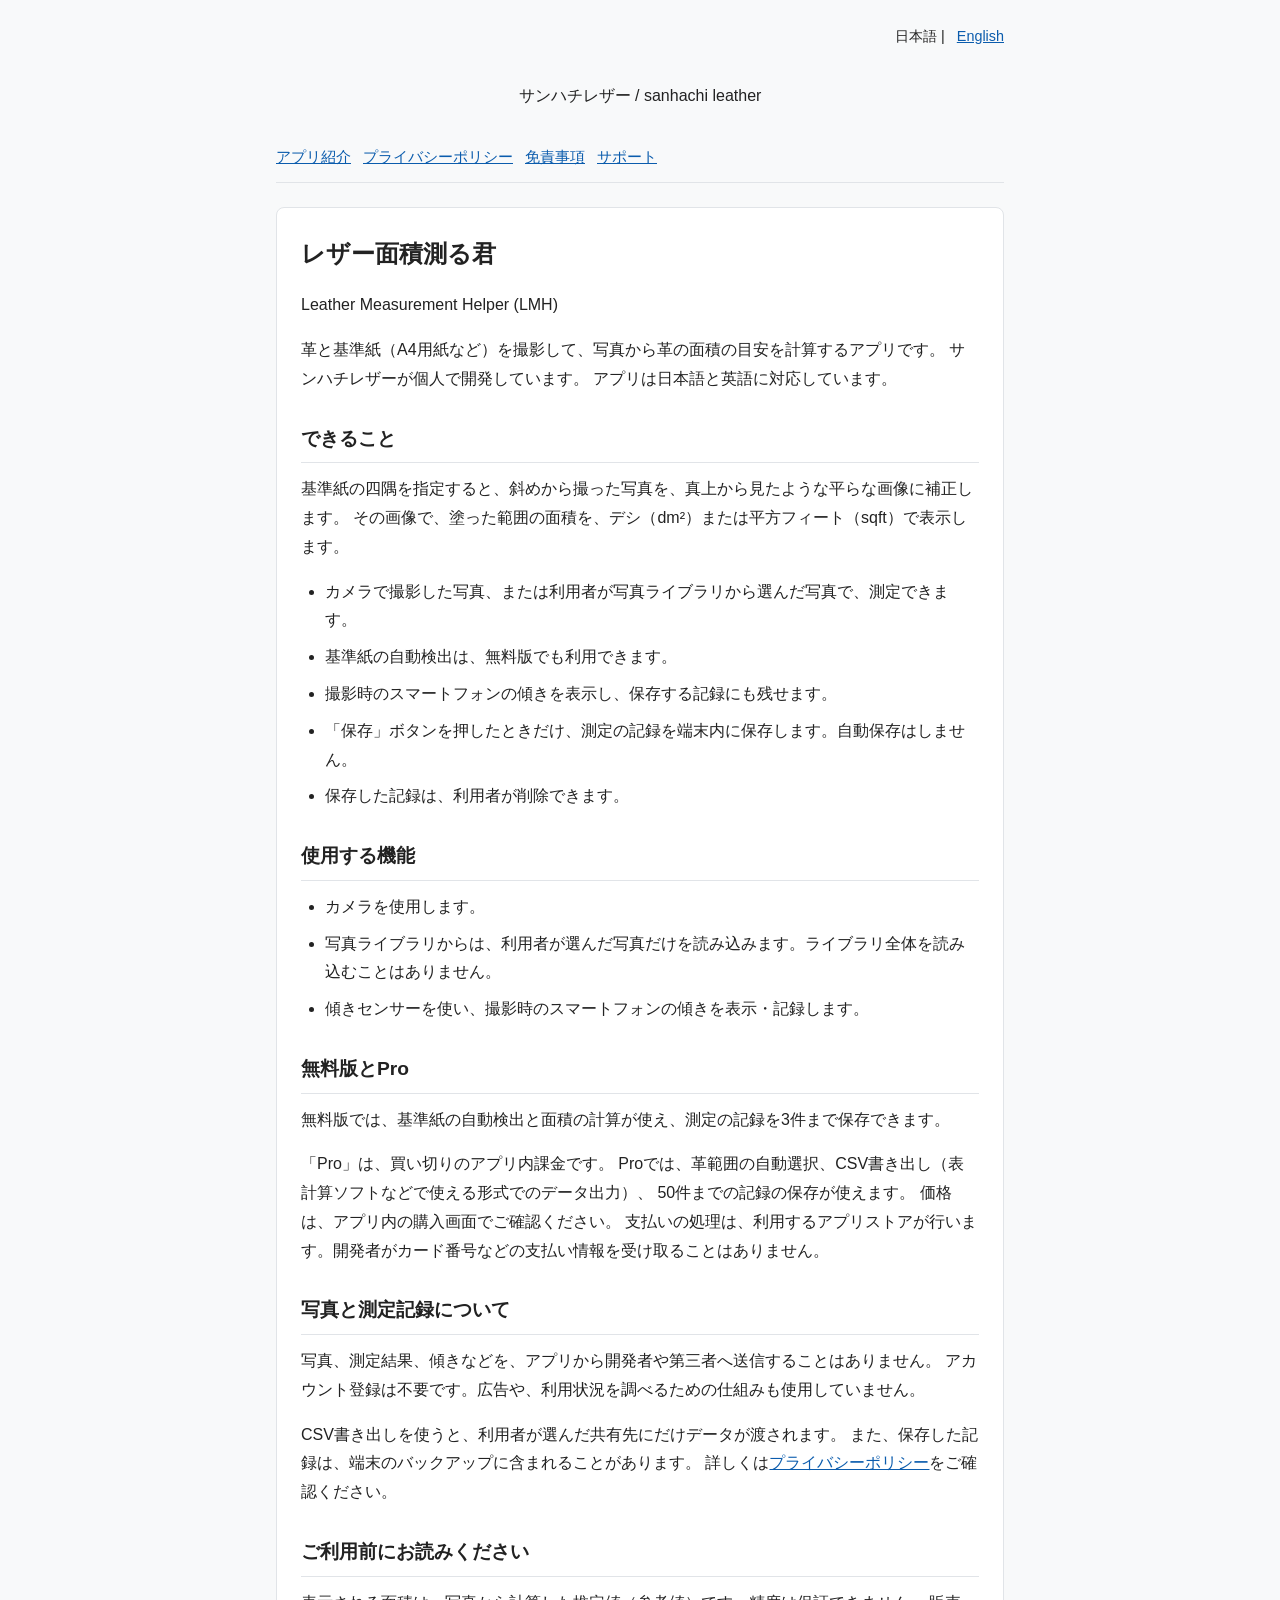
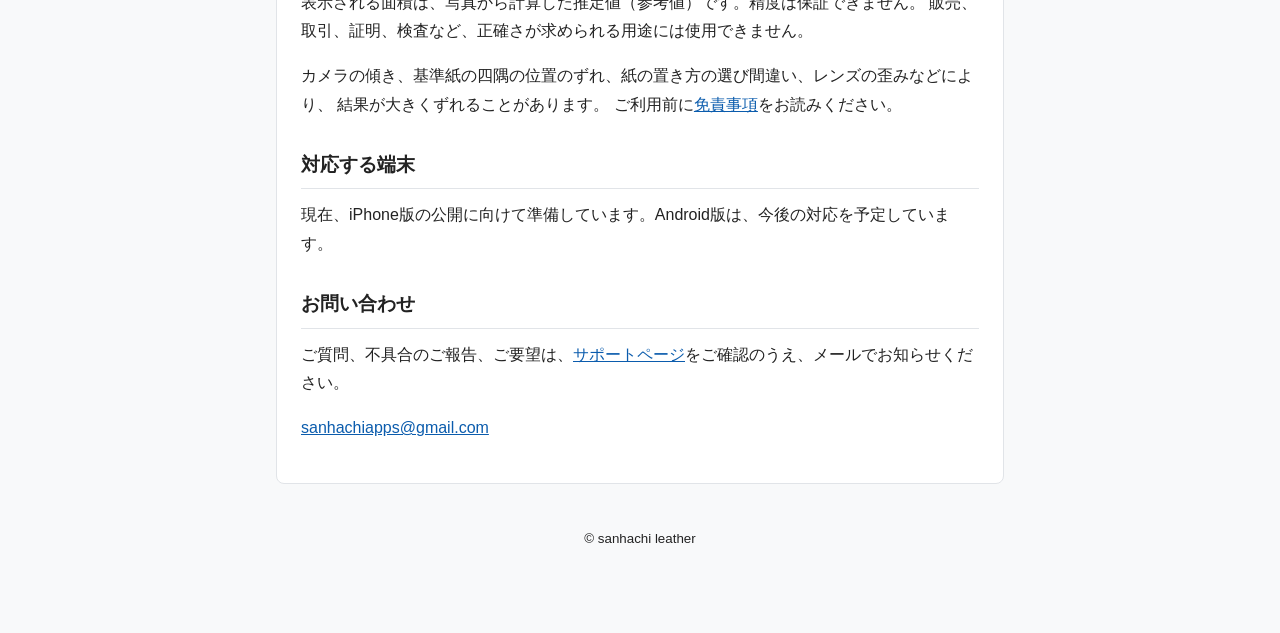
==== ja/index.html @ c2ceefeb "Create index.html" ====
<!DOCTYPE html>
<html lang="ja">
<head>
  <meta charset="utf-8">
  <meta name="viewport" content="width=device-width, initial-scale=1">
  <title>レザー面積測る君 | サンハチレザー</title>
  <meta name="description" content="革と基準紙を撮影して、革の面積の目安を計算するアプリ「レザー面積測る君」の紹介ページです。">
  <link rel="stylesheet" href="../style.css">
</head>
<body>
  <div class="container">
    <div class="lang-switch">
      <span aria-current="page">日本語</span> |
      <a href="../en/index.html" lang="en">English</a>
    </div>

    <header class="header">
      <p>サンハチレザー / sanhachi leather</p>
    </header>

    <nav class="nav" aria-label="サイト内メニュー">
      <a href="index.html" aria-current="page">アプリ紹介</a>
      <a href="privacy.html">プライバシーポリシー</a>
      <a href="disclaimer.html">免責事項</a>
      <a href="support.html">サポート</a>
    </nav>

    <main class="card">
      <h1>レザー面積測る君</h1>
      <p lang="en">Leather Measurement Helper (LMH)</p>

      <p>
        革と基準紙（A4用紙など）を撮影して、写真から革の面積の目安を計算するアプリです。
        サンハチレザーが個人で開発しています。
        アプリは日本語と英語に対応しています。
      </p>

      <h2>できること</h2>
      <p>
        基準紙の四隅を指定すると、斜めから撮った写真を、真上から見たような平らな画像に補正します。
        その画像で、塗った範囲の面積を、デシ（dm²）または平方フィート（sqft）で表示します。
      </p>
      <ul>
        <li>カメラで撮影した写真、または利用者が写真ライブラリから選んだ写真で、測定できます。</li>
        <li>基準紙の自動検出は、無料版でも利用できます。</li>
        <li>撮影時のスマートフォンの傾きを表示し、保存する記録にも残せます。</li>
        <li>「保存」ボタンを押したときだけ、測定の記録を端末内に保存します。自動保存はしません。</li>
        <li>保存した記録は、利用者が削除できます。</li>
      </ul>

      <h2>使用する機能</h2>
      <ul>
        <li>カメラを使用します。</li>
        <li>写真ライブラリからは、利用者が選んだ写真だけを読み込みます。ライブラリ全体を読み込むことはありません。</li>
        <li>傾きセンサーを使い、撮影時のスマートフォンの傾きを表示・記録します。</li>
      </ul>

      <h2>無料版とPro</h2>
      <p>
        無料版では、基準紙の自動検出と面積の計算が使え、測定の記録を3件まで保存できます。
      </p>
      <p>
        「Pro」は、買い切りのアプリ内課金です。
        Proでは、革範囲の自動選択、CSV書き出し（表計算ソフトなどで使える形式でのデータ出力）、
        50件までの記録の保存が使えます。
        価格は、アプリ内の購入画面でご確認ください。
        支払いの処理は、利用するアプリストアが行います。開発者がカード番号などの支払い情報を受け取ることはありません。
      </p>

      <h2>写真と測定記録について</h2>
      <p>
        写真、測定結果、傾きなどを、アプリから開発者や第三者へ送信することはありません。
        アカウント登録は不要です。広告や、利用状況を調べるための仕組みも使用していません。
      </p>
      <p>
        CSV書き出しを使うと、利用者が選んだ共有先にだけデータが渡されます。
        また、保存した記録は、端末のバックアップに含まれることがあります。
        詳しくは<a href="privacy.html">プライバシーポリシー</a>をご確認ください。
      </p>

      <h2>ご利用前にお読みください</h2>
      <p>
        表示される面積は、写真から計算した推定値（参考値）です。精度は保証できません。
        販売、取引、証明、検査など、正確さが求められる用途には使用できません。
      </p>
      <p>
        カメラの傾き、基準紙の四隅の位置のずれ、紙の置き方の選び間違い、レンズの歪みなどにより、
        結果が大きくずれることがあります。
        ご利用前に<a href="disclaimer.html">免責事項</a>をお読みください。
      </p>

      <h2>対応する端末</h2>
      <p>
        現在、iPhone版の公開に向けて準備しています。Android版は、今後の対応を予定しています。
      </p>

      <h2>お問い合わせ</h2>
      <p>
        ご質問、不具合のご報告、ご要望は、<a href="support.html">サポートページ</a>をご確認のうえ、メールでお知らせください。
      </p>
      <p>
        <a href="mailto:sanhachiapps@gmail.com">sanhachiapps@gmail.com</a>
      </p>
    </main>

    <footer class="footer">
      <p><small>&copy; sanhachi leather</small></p>
    </footer>
  </div>
</body>
</html>
---- style.css ----
:root {
  --text: #222222;
  --bg: #f8f9fa;
  --card-bg: #ffffff;
  --link: #0b5cad;
  --border: #e1e4e8;
  --muted: #666666;
}
* {
  box-sizing: border-box;
}
body {
  margin: 0;
  padding: 0;
  font-family: -apple-system, BlinkMacSystemFont, "Hiragino Sans", "Noto Sans JP", "Yu Gothic", Roboto, "Helvetica Neue", Arial, sans-serif;
  font-size: 16px;
  line-height: 1.8;
  color: var(--text);
  background-color: var(--bg);
  overflow-wrap: anywhere;
}
.container {
  max-width: 760px;
  margin: 0 auto;
  padding: 24px 16px 48px;
}
.header,
.footer {
  text-align: center;
  padding: 16px 0;
}
.lang-switch {
  text-align: right;
  font-size: 0.9rem;
  margin-bottom: 16px;
}
.lang-switch a {
  color: var(--link);
  margin-left: 8px;
}
.nav {
  margin-bottom: 24px;
  padding-bottom: 12px;
  border-bottom: 1px solid var(--border);
  display: flex;
  flex-wrap: wrap;
  gap: 12px;
}
.nav a {
  color: var(--link);
  font-size: 0.95rem;
}
.card {
  background: var(--card-bg);
  border: 1px solid var(--border);
  border-radius: 8px;
  padding: 24px;
  margin-bottom: 24px;
}
h1 {
  font-size: 1.5rem;
  margin-top: 0;
  margin-bottom: 16px;
}
h2 {
  font-size: 1.2rem;
  margin-top: 28px;
  margin-bottom: 12px;
  border-bottom: 1px solid var(--border);
  padding-bottom: 6px;
}
p,
ul,
ol {
  margin-top: 0;
  margin-bottom: 16px;
}
ul,
ol {
  padding-left: 24px;
}
li {
  margin-bottom: 8px;
}
a {
  color: var(--link);
}
.meta {
  font-size: 0.85rem;
  color: var(--muted);
  margin-top: 24px;
}
.notice {
  font-size: 0.9rem;
  color: var(--muted);
  border-top: 1px solid var(--border);
  padding-top: 12px;
}
.btn {
  display: inline-block;
  background-color: var(--link);
  color: #ffffff;
  padding: 12px 20px;
  border-radius: 6px;
  text-decoration: none;
  font-weight: bold;
  margin: 4px 8px 4px 0;
}
@media (max-width: 480px) {
  .card {
    padding: 16px;
  }
}
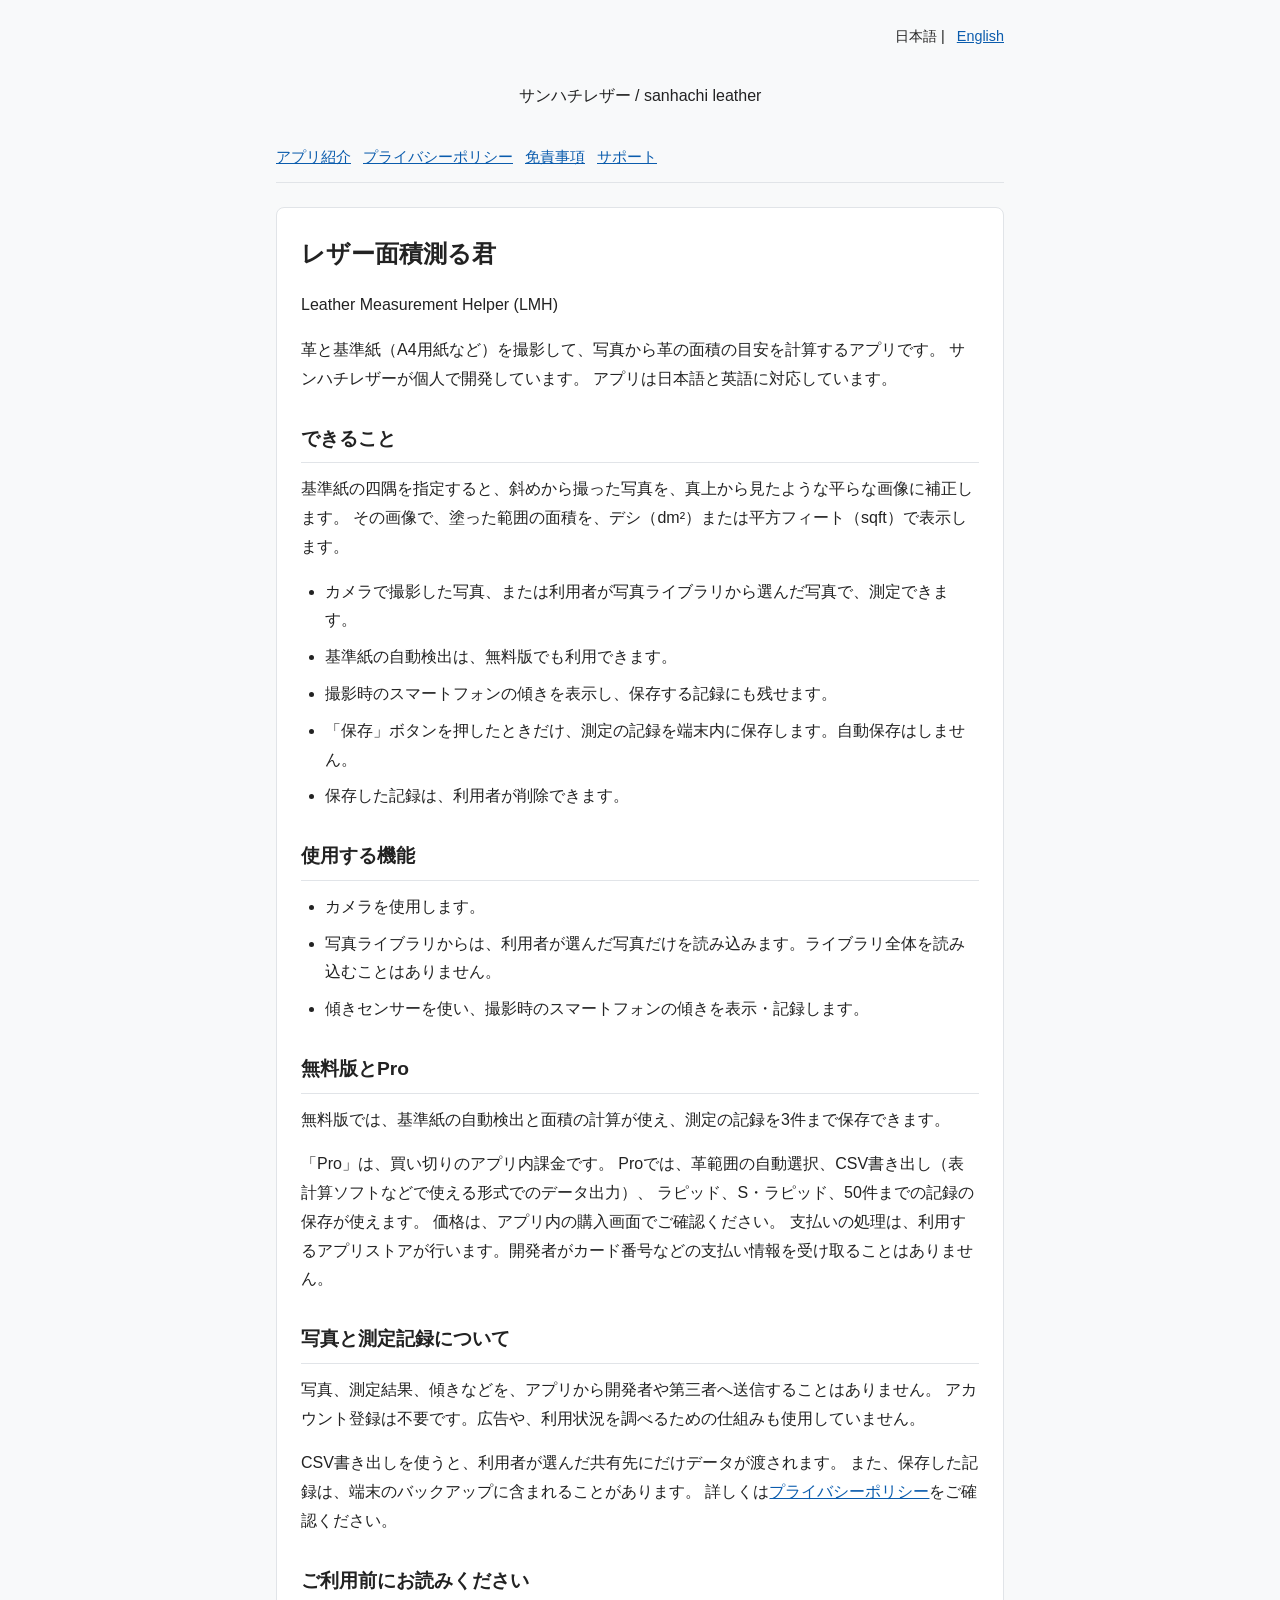
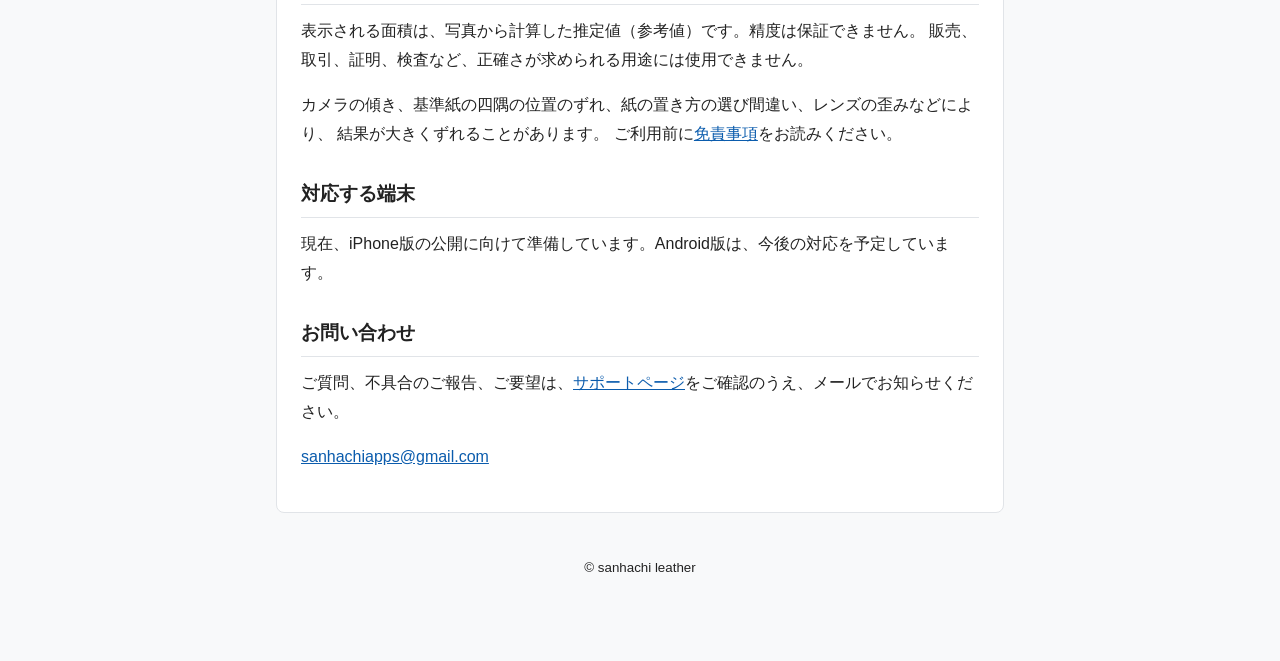
==== commit 3dd2e0e4: "Update index.html" ====
--- a/ja/index.html
+++ b/ja/index.html
@@ -62,7 +62,7 @@
       <p>
         「Pro」は、買い切りのアプリ内課金です。
         Proでは、革範囲の自動選択、CSV書き出し（表計算ソフトなどで使える形式でのデータ出力）、
-        50件までの記録の保存が使えます。
+        ラピッド、S・ラピッド、50件までの記録の保存が使えます。
         価格は、アプリ内の購入画面でご確認ください。
         支払いの処理は、利用するアプリストアが行います。開発者がカード番号などの支払い情報を受け取ることはありません。
       </p>
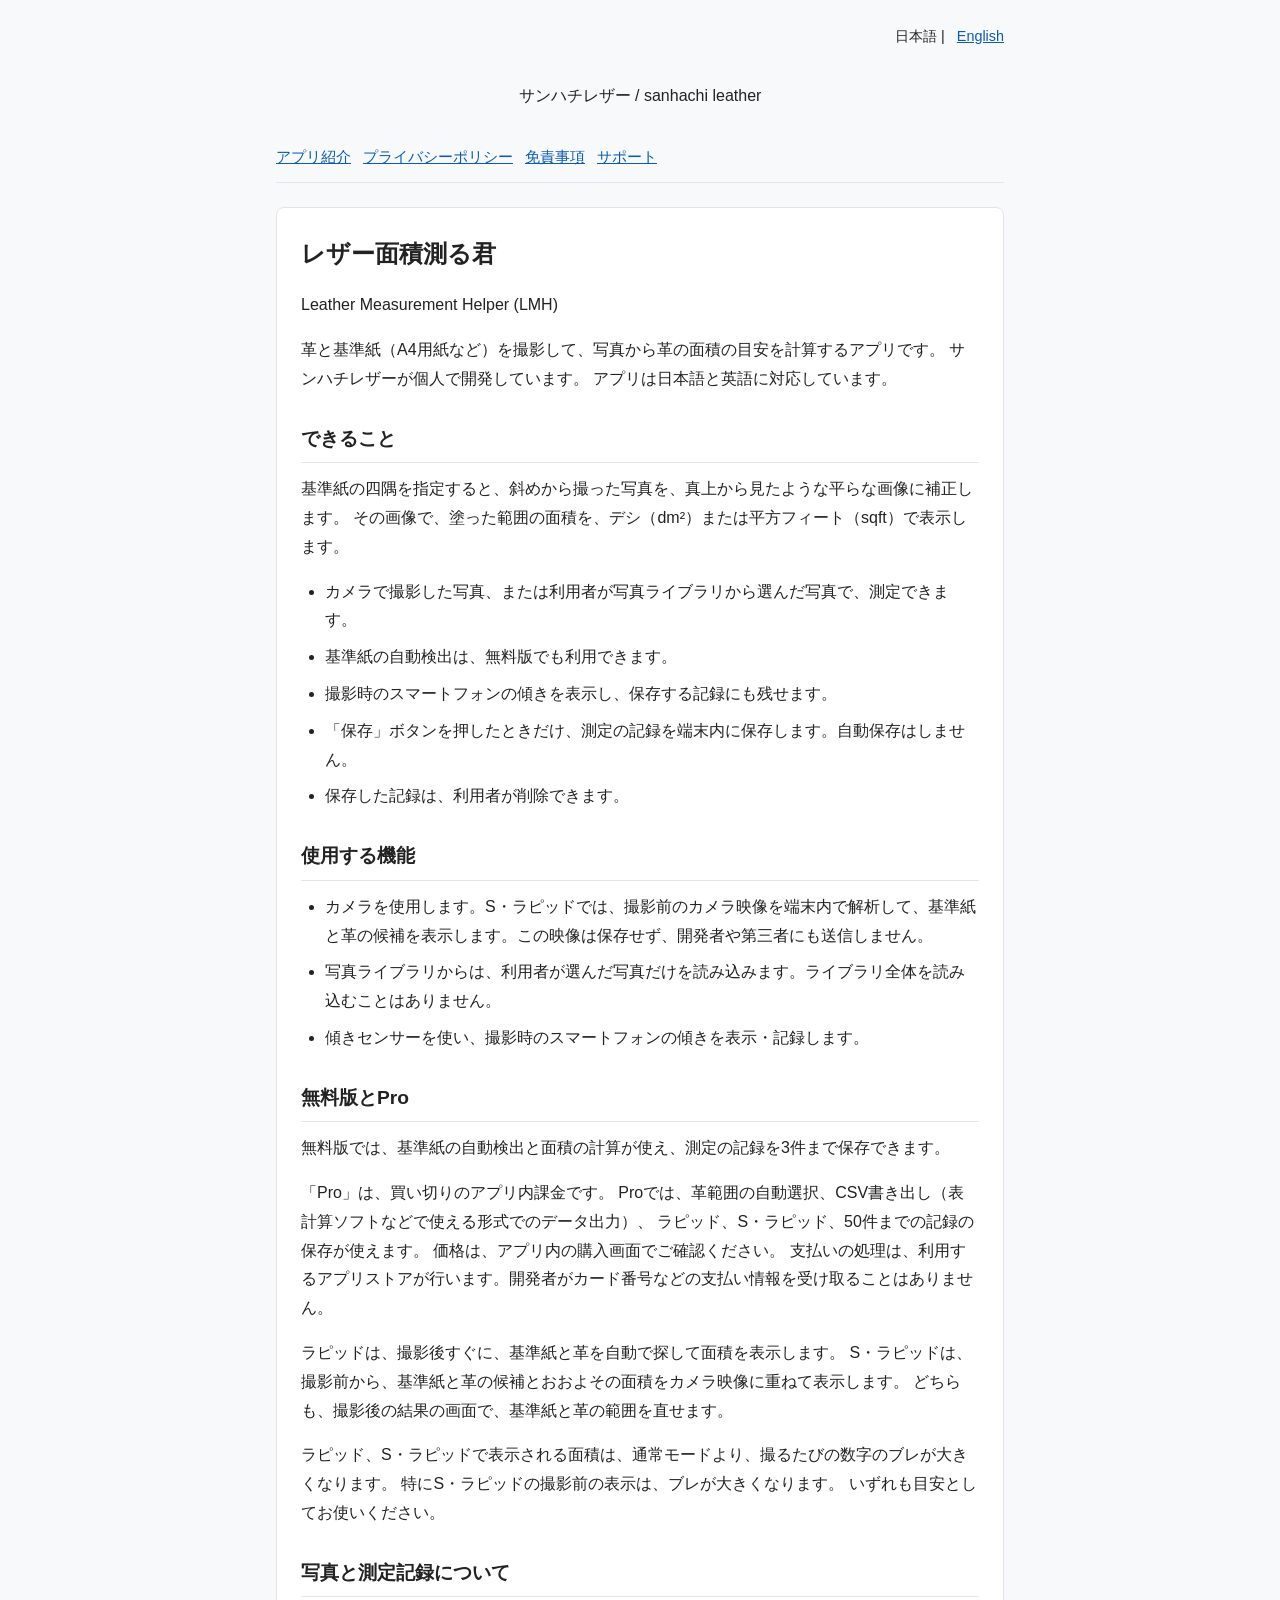
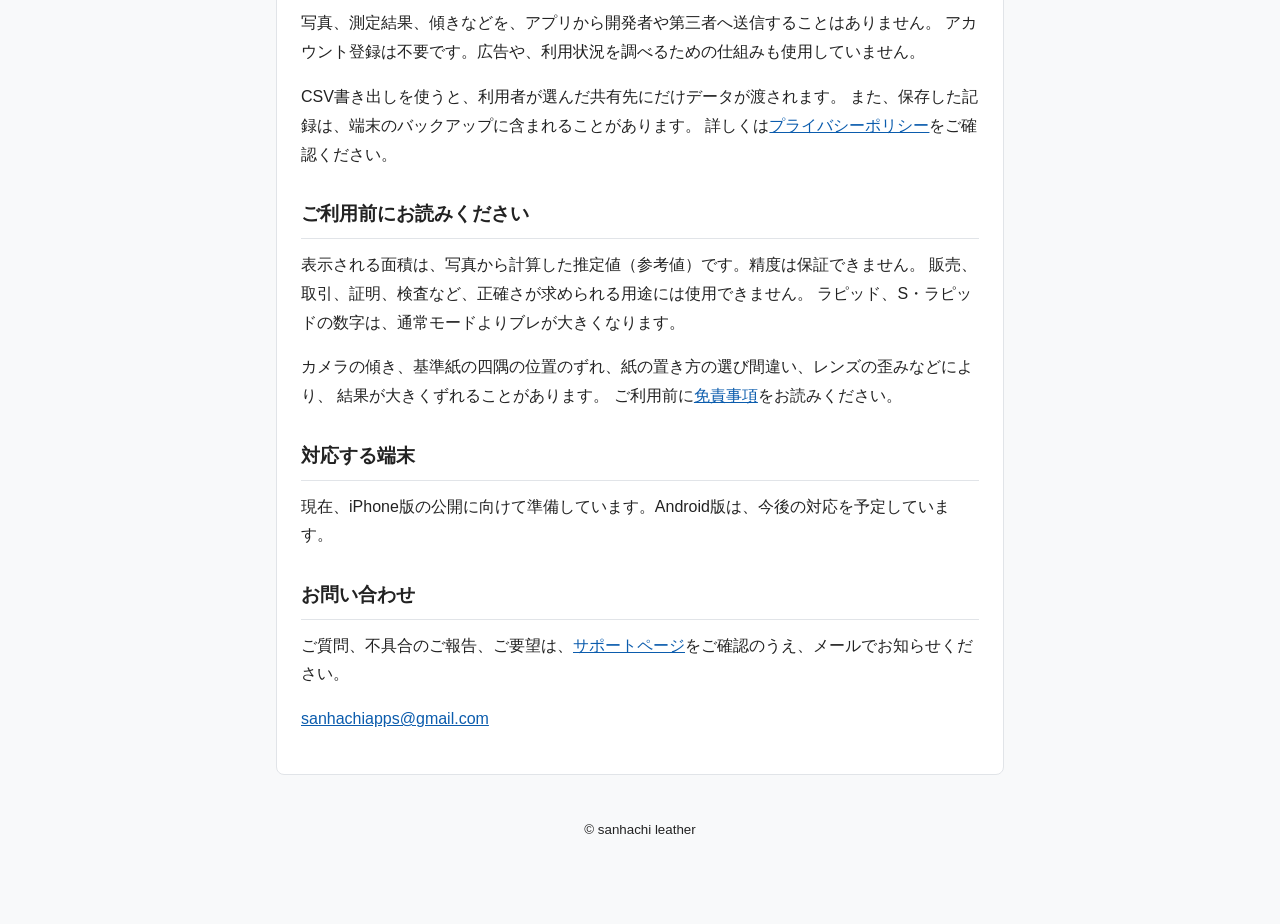
==== commit 17e8a019: "Enhance usage details and accuracy warnings in index.html Updated usage features and measurement acc" ====
--- a/ja/index.html
+++ b/ja/index.html
@@ -50,7 +50,7 @@
 
       <h2>使用する機能</h2>
       <ul>
-        <li>カメラを使用します。</li>
+        <li>カメラを使用します。S・ラピッドでは、撮影前のカメラ映像を端末内で解析して、基準紙と革の候補を表示します。この映像は保存せず、開発者や第三者にも送信しません。</li>
         <li>写真ライブラリからは、利用者が選んだ写真だけを読み込みます。ライブラリ全体を読み込むことはありません。</li>
         <li>傾きセンサーを使い、撮影時のスマートフォンの傾きを表示・記録します。</li>
       </ul>
@@ -65,6 +65,16 @@
         ラピッド、S・ラピッド、50件までの記録の保存が使えます。
         価格は、アプリ内の購入画面でご確認ください。
         支払いの処理は、利用するアプリストアが行います。開発者がカード番号などの支払い情報を受け取ることはありません。
+      </p>
+      <p>
+        ラピッドは、撮影後すぐに、基準紙と革を自動で探して面積を表示します。
+        S・ラピッドは、撮影前から、基準紙と革の候補とおおよその面積をカメラ映像に重ねて表示します。
+        どちらも、撮影後の結果の画面で、基準紙と革の範囲を直せます。
+      </p>
+      <p>
+        ラピッド、S・ラピッドで表示される面積は、通常モードより、撮るたびの数字のブレが大きくなります。
+        特にS・ラピッドの撮影前の表示は、ブレが大きくなります。
+        いずれも目安としてお使いください。
       </p>
 
       <h2>写真と測定記録について</h2>
@@ -82,6 +92,7 @@
       <p>
         表示される面積は、写真から計算した推定値（参考値）です。精度は保証できません。
         販売、取引、証明、検査など、正確さが求められる用途には使用できません。
+        ラピッド、S・ラピッドの数字は、通常モードよりブレが大きくなります。
       </p>
       <p>
         カメラの傾き、基準紙の四隅の位置のずれ、紙の置き方の選び間違い、レンズの歪みなどにより、
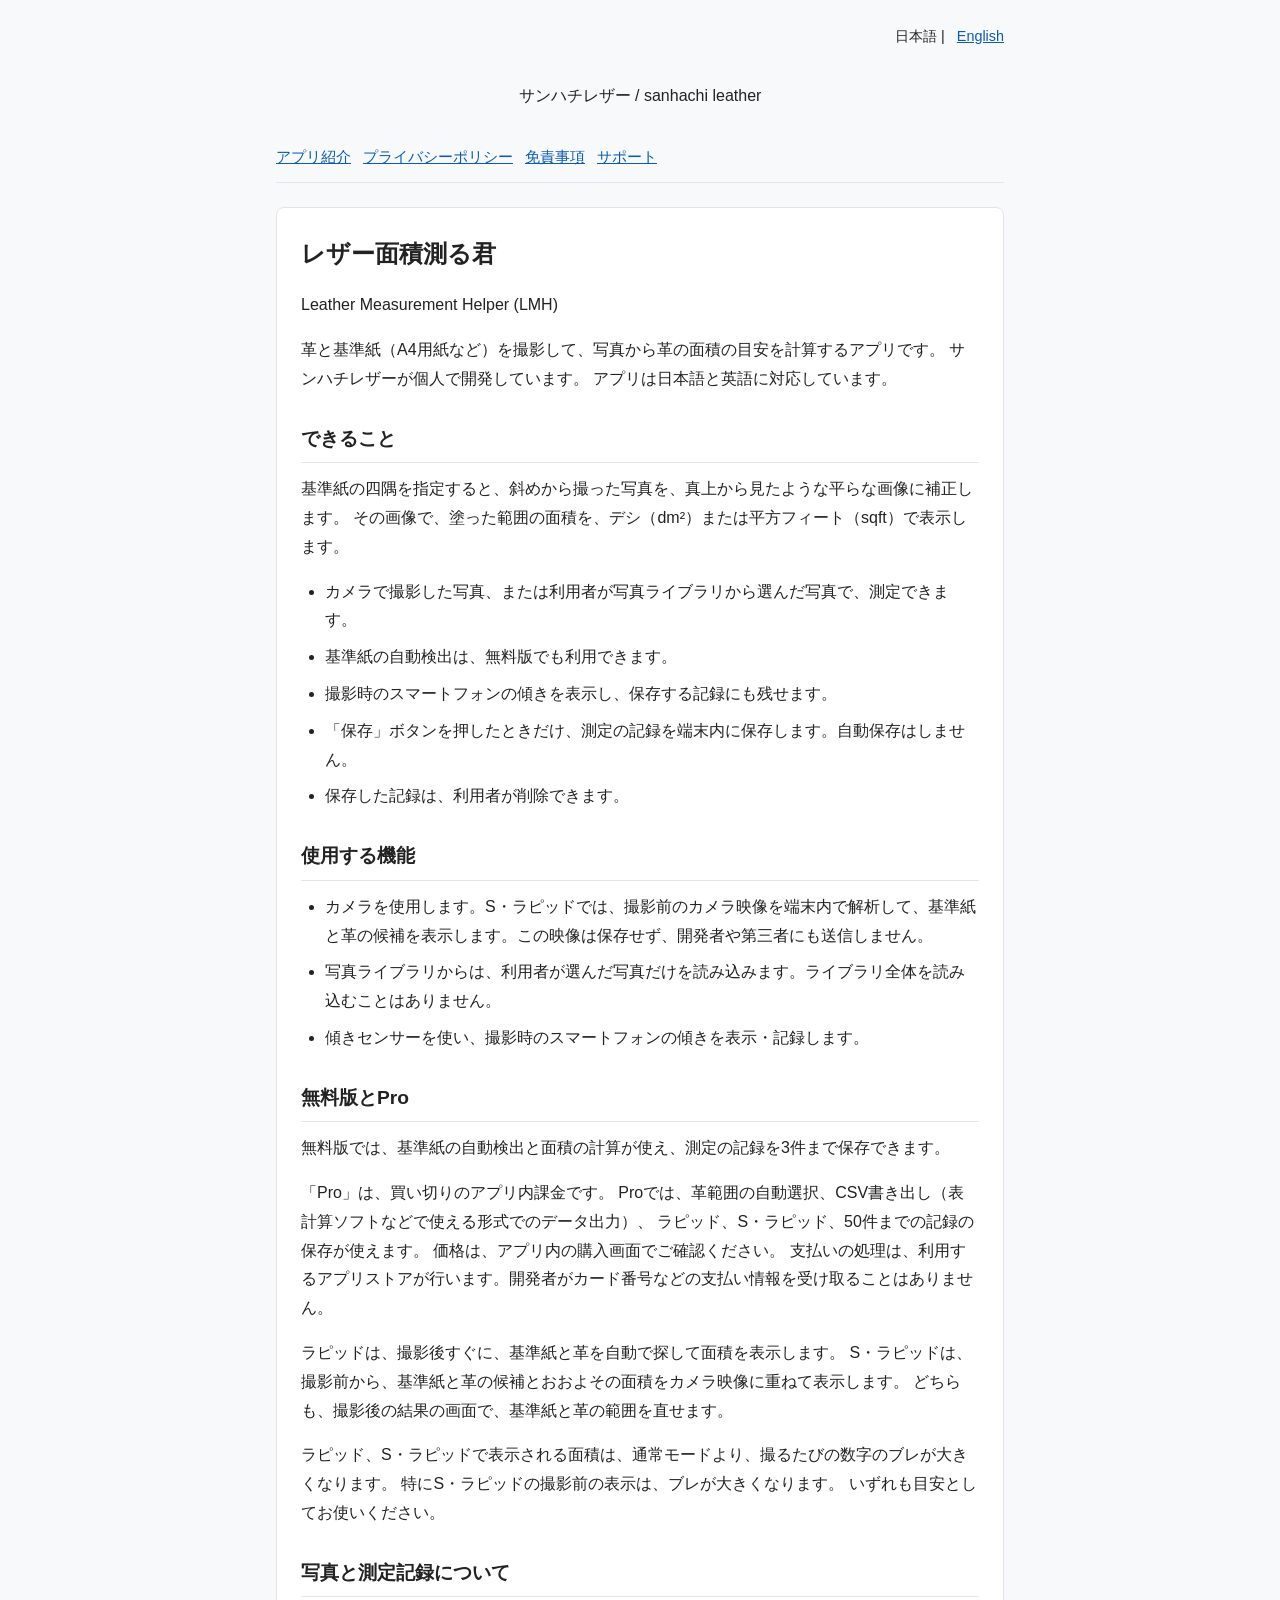
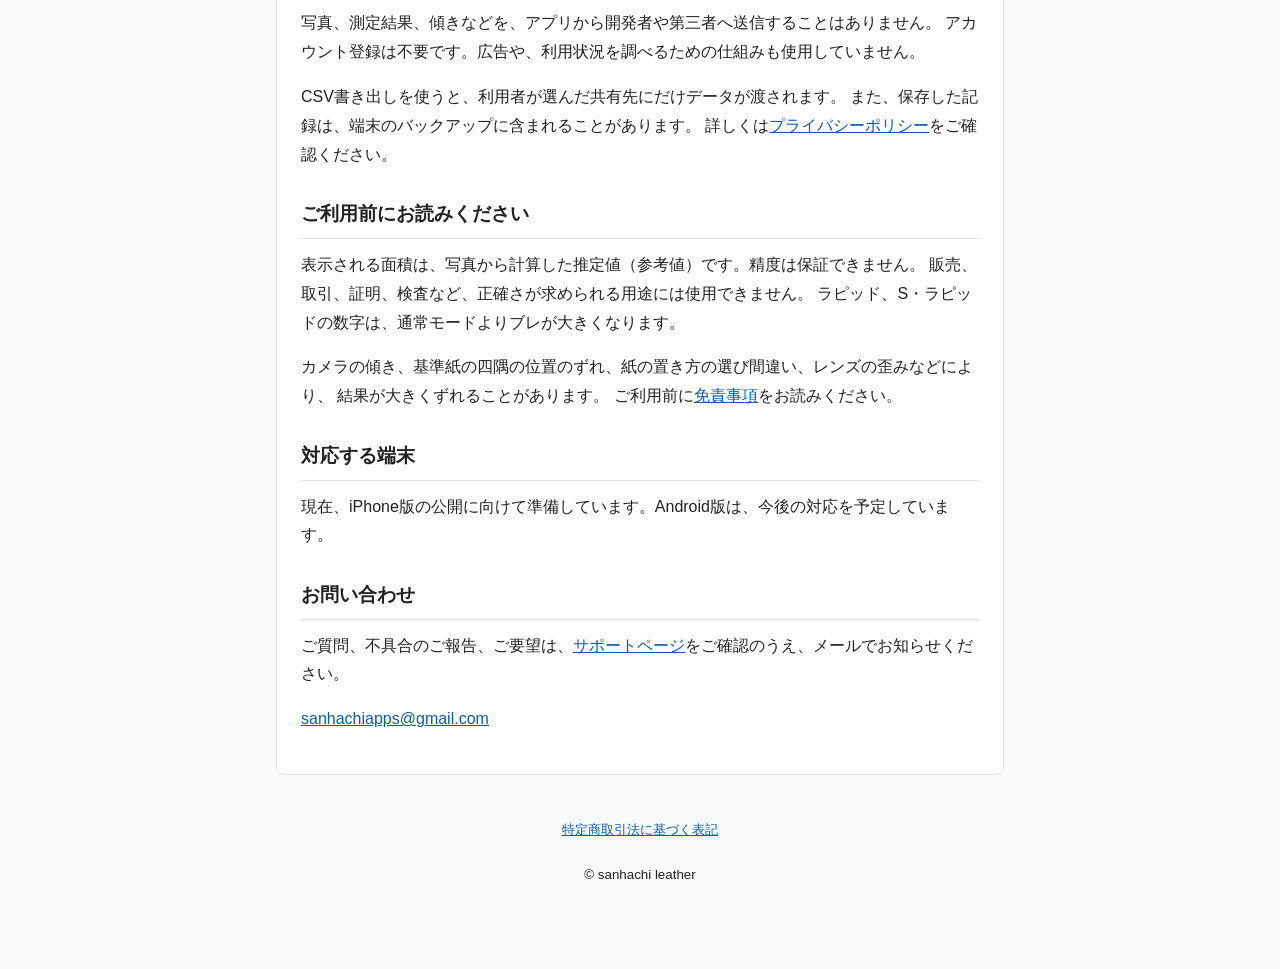
==== commit ae9b73f4: "Add legal notice link to footer in index.html" ====
--- a/ja/index.html
+++ b/ja/index.html
@@ -115,8 +115,10 @@
     </main>
 
     <footer class="footer">
+      <p><small><a href="legal.html">特定商取引法に基づく表記</a></small></p>
       <p><small>&copy; sanhachi leather</small></p>
     </footer>
+
   </div>
 </body>
 </html>
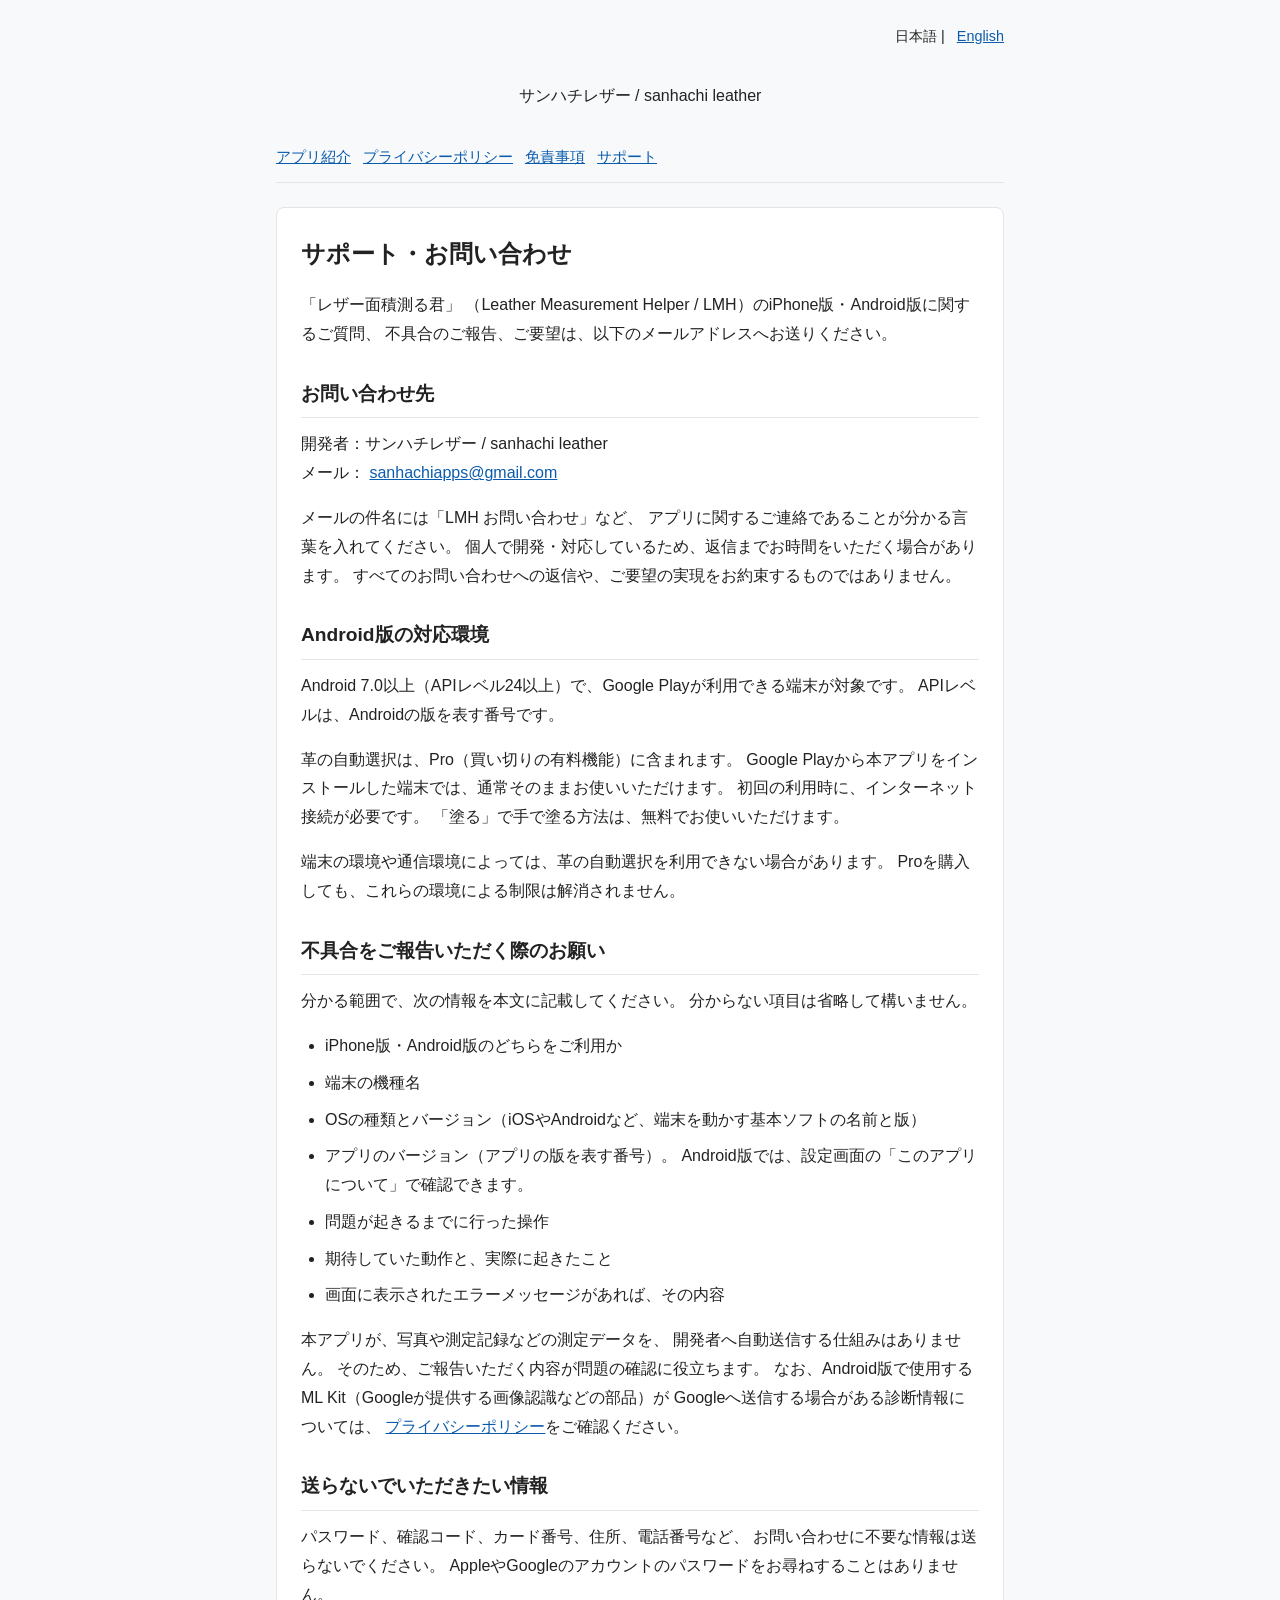
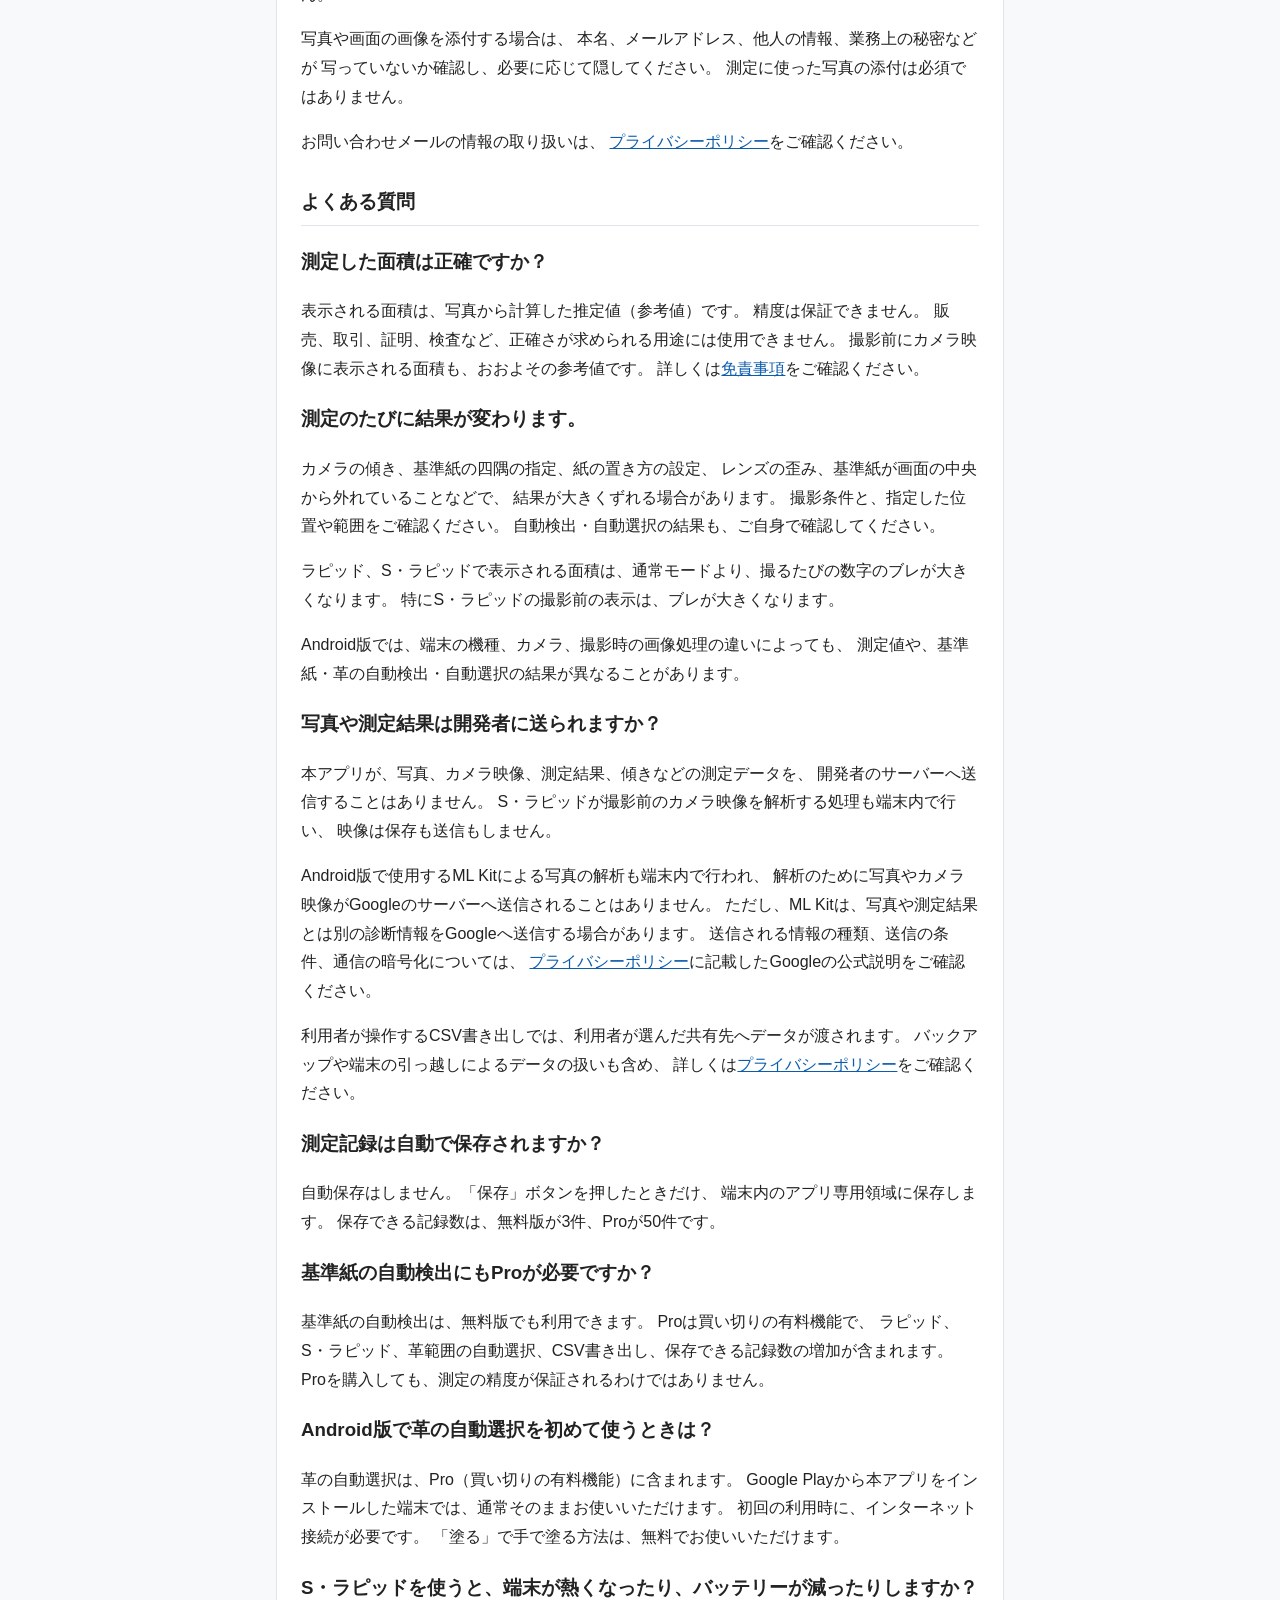
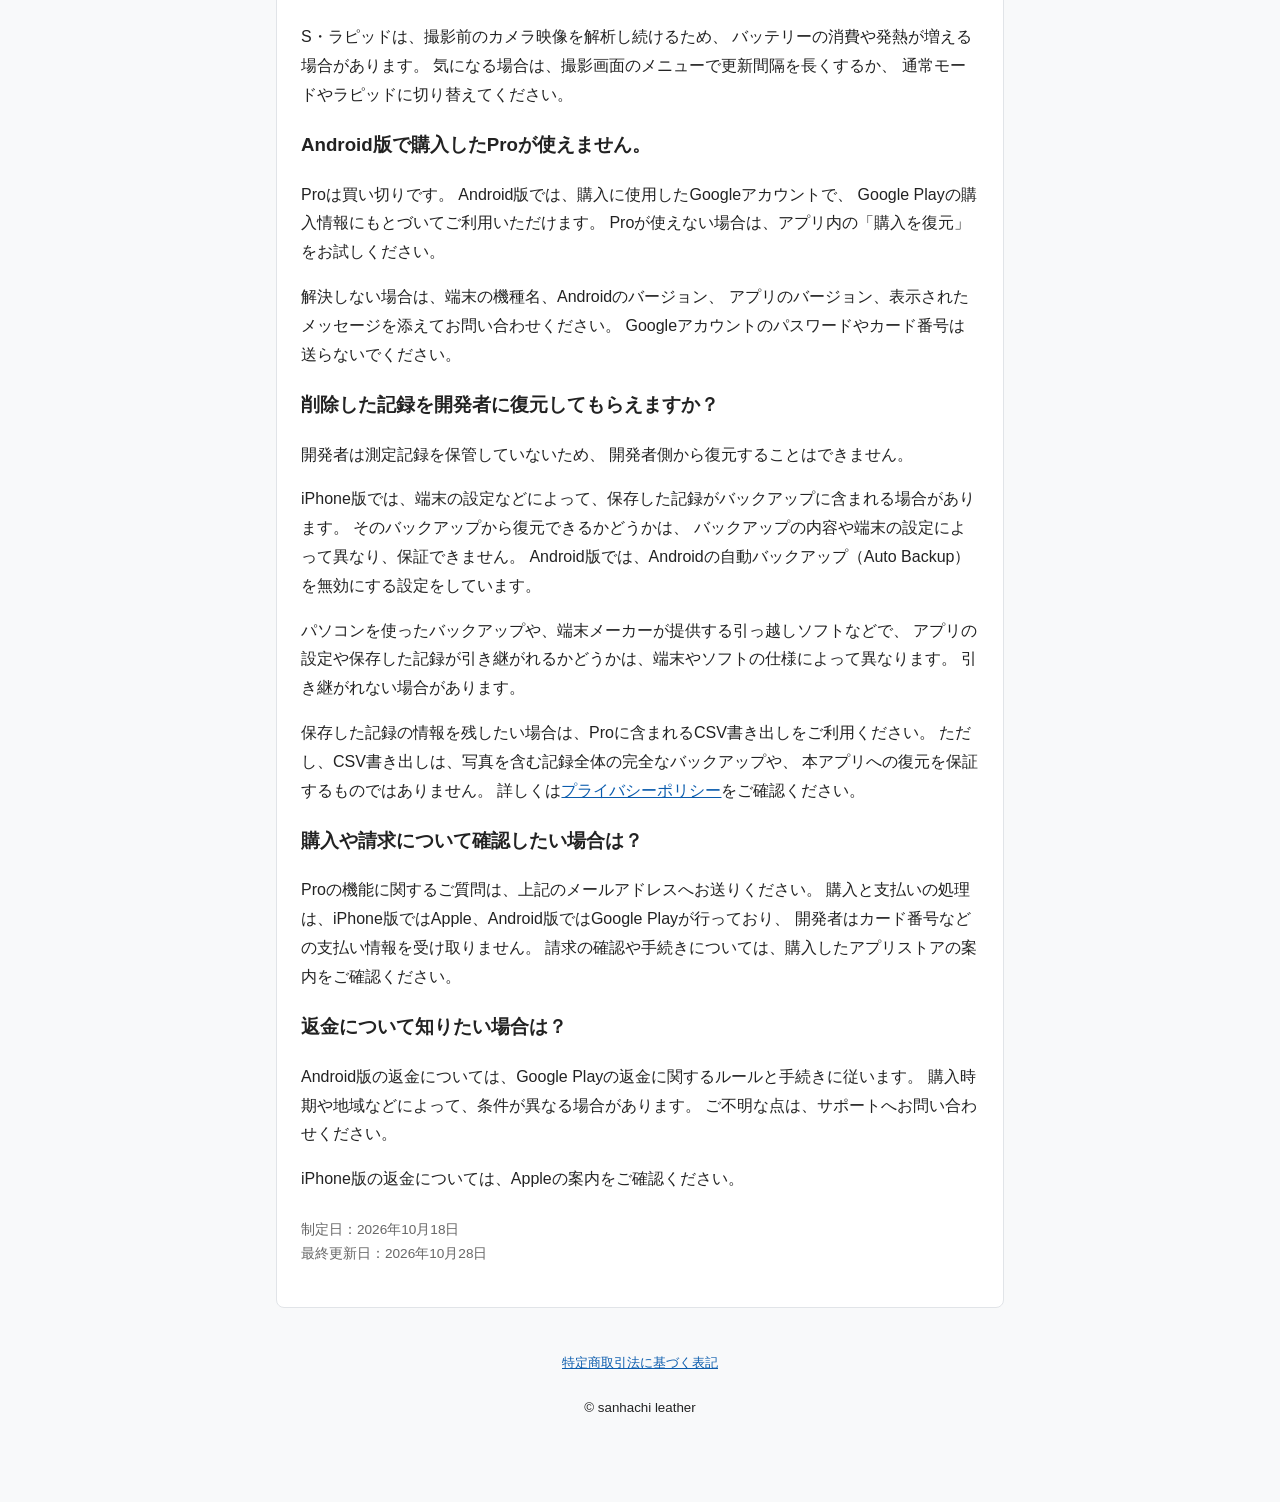
==== commit cafa0ce2: "Update support page title and content" ====
--- a/ja/index.html
+++ b/ja/index.html
@@ -3,15 +3,15 @@
 <head>
   <meta charset="utf-8">
   <meta name="viewport" content="width=device-width, initial-scale=1">
-  <title>レザー面積測る君 | サンハチレザー</title>
-  <meta name="description" content="革と基準紙を撮影して、革の面積の目安を計算するアプリ「レザー面積測る君」の紹介ページです。">
+  <title>サポート | レザー面積測る君</title>
+  <meta name="description" content="レザー面積測る君（Leather Measurement Helper / LMH）のiPhone版・Android版のお問い合わせ先と、よくある質問です。">
   <link rel="stylesheet" href="../style.css">
 </head>
 <body>
   <div class="container">
     <div class="lang-switch">
       <span aria-current="page">日本語</span> |
-      <a href="../en/index.html" lang="en">English</a>
+      <a href="../en/support.html" lang="en">English</a>
     </div>
 
     <header class="header">
@@ -19,98 +19,228 @@
     </header>
 
     <nav class="nav" aria-label="サイト内メニュー">
-      <a href="index.html" aria-current="page">アプリ紹介</a>
+      <a href="index.html">アプリ紹介</a>
       <a href="privacy.html">プライバシーポリシー</a>
       <a href="disclaimer.html">免責事項</a>
-      <a href="support.html">サポート</a>
+      <a href="support.html" aria-current="page">サポート</a>
     </nav>
 
     <main class="card">
-      <h1>レザー面積測る君</h1>
-      <p lang="en">Leather Measurement Helper (LMH)</p>
-
-      <p>
-        革と基準紙（A4用紙など）を撮影して、写真から革の面積の目安を計算するアプリです。
-        サンハチレザーが個人で開発しています。
-        アプリは日本語と英語に対応しています。
-      </p>
-
-      <h2>できること</h2>
-      <p>
-        基準紙の四隅を指定すると、斜めから撮った写真を、真上から見たような平らな画像に補正します。
-        その画像で、塗った範囲の面積を、デシ（dm²）または平方フィート（sqft）で表示します。
+      <h1>サポート・お問い合わせ</h1>
+      <p>
+        「レザー面積測る君」
+        （Leather Measurement Helper / LMH）のiPhone版・Android版に関するご質問、
+        不具合のご報告、ご要望は、以下のメールアドレスへお送りください。
+      </p>
+
+      <h2>お問い合わせ先</h2>
+      <p>
+        開発者：サンハチレザー / sanhachi leather<br>
+        メール：
+        <a href="mailto:sanhachiapps@gmail.com">sanhachiapps@gmail.com</a>
+      </p>
+      <p>
+        メールの件名には「LMH お問い合わせ」など、
+        アプリに関するご連絡であることが分かる言葉を入れてください。
+        個人で開発・対応しているため、返信までお時間をいただく場合があります。
+        すべてのお問い合わせへの返信や、ご要望の実現をお約束するものではありません。
+      </p>
+
+      <h2>Android版の対応環境</h2>
+      <p>
+        Android 7.0以上（APIレベル24以上）で、Google Playが利用できる端末が対象です。
+        APIレベルは、Androidの版を表す番号です。
+      </p>
+      <p>
+        革の自動選択は、Pro（買い切りの有料機能）に含まれます。
+        Google Playから本アプリをインストールした端末では、通常そのままお使いいただけます。
+        初回の利用時に、インターネット接続が必要です。
+        「塗る」で手で塗る方法は、無料でお使いいただけます。
+      </p>
+      <p>
+        端末の環境や通信環境によっては、革の自動選択を利用できない場合があります。
+        Proを購入しても、これらの環境による制限は解消されません。
+      </p>
+
+      <h2>不具合をご報告いただく際のお願い</h2>
+      <p>
+        分かる範囲で、次の情報を本文に記載してください。
+        分からない項目は省略して構いません。
       </p>
       <ul>
-        <li>カメラで撮影した写真、または利用者が写真ライブラリから選んだ写真で、測定できます。</li>
-        <li>基準紙の自動検出は、無料版でも利用できます。</li>
-        <li>撮影時のスマートフォンの傾きを表示し、保存する記録にも残せます。</li>
-        <li>「保存」ボタンを押したときだけ、測定の記録を端末内に保存します。自動保存はしません。</li>
-        <li>保存した記録は、利用者が削除できます。</li>
+        <li>iPhone版・Android版のどちらをご利用か</li>
+        <li>端末の機種名</li>
+        <li>OSの種類とバージョン（iOSやAndroidなど、端末を動かす基本ソフトの名前と版）</li>
+        <li>
+          アプリのバージョン（アプリの版を表す番号）。
+          Android版では、設定画面の「このアプリについて」で確認できます。
+        </li>
+        <li>問題が起きるまでに行った操作</li>
+        <li>期待していた動作と、実際に起きたこと</li>
+        <li>画面に表示されたエラーメッセージがあれば、その内容</li>
       </ul>
-
-      <h2>使用する機能</h2>
-      <ul>
-        <li>カメラを使用します。S・ラピッドでは、撮影前のカメラ映像を端末内で解析して、基準紙と革の候補を表示します。この映像は保存せず、開発者や第三者にも送信しません。</li>
-        <li>写真ライブラリからは、利用者が選んだ写真だけを読み込みます。ライブラリ全体を読み込むことはありません。</li>
-        <li>傾きセンサーを使い、撮影時のスマートフォンの傾きを表示・記録します。</li>
-      </ul>
-
-      <h2>無料版とPro</h2>
-      <p>
-        無料版では、基準紙の自動検出と面積の計算が使え、測定の記録を3件まで保存できます。
-      </p>
-      <p>
-        「Pro」は、買い切りのアプリ内課金です。
-        Proでは、革範囲の自動選択、CSV書き出し（表計算ソフトなどで使える形式でのデータ出力）、
-        ラピッド、S・ラピッド、50件までの記録の保存が使えます。
-        価格は、アプリ内の購入画面でご確認ください。
-        支払いの処理は、利用するアプリストアが行います。開発者がカード番号などの支払い情報を受け取ることはありません。
-      </p>
-      <p>
-        ラピッドは、撮影後すぐに、基準紙と革を自動で探して面積を表示します。
-        S・ラピッドは、撮影前から、基準紙と革の候補とおおよその面積をカメラ映像に重ねて表示します。
-        どちらも、撮影後の結果の画面で、基準紙と革の範囲を直せます。
+      <p>
+        本アプリが、写真や測定記録などの測定データを、
+        開発者へ自動送信する仕組みはありません。
+        そのため、ご報告いただく内容が問題の確認に役立ちます。
+        なお、Android版で使用するML Kit（Googleが提供する画像認識などの部品）が
+        Googleへ送信する場合がある診断情報については、
+        <a href="privacy.html">プライバシーポリシー</a>をご確認ください。
+      </p>
+
+      <h2>送らないでいただきたい情報</h2>
+      <p>
+        パスワード、確認コード、カード番号、住所、電話番号など、
+        お問い合わせに不要な情報は送らないでください。
+        AppleやGoogleのアカウントのパスワードをお尋ねすることはありません。
+      </p>
+      <p>
+        写真や画面の画像を添付する場合は、
+        本名、メールアドレス、他人の情報、業務上の秘密などが
+        写っていないか確認し、必要に応じて隠してください。
+        測定に使った写真の添付は必須ではありません。
+      </p>
+      <p>
+        お問い合わせメールの情報の取り扱いは、
+        <a href="privacy.html">プライバシーポリシー</a>をご確認ください。
+      </p>
+
+      <h2>よくある質問</h2>
+
+      <h3>測定した面積は正確ですか？</h3>
+      <p>
+        表示される面積は、写真から計算した推定値（参考値）です。
+        精度は保証できません。
+        販売、取引、証明、検査など、正確さが求められる用途には使用できません。
+        撮影前にカメラ映像に表示される面積も、おおよその参考値です。
+        詳しくは<a href="disclaimer.html">免責事項</a>をご確認ください。
+      </p>
+
+      <h3>測定のたびに結果が変わります。</h3>
+      <p>
+        カメラの傾き、基準紙の四隅の指定、紙の置き方の設定、
+        レンズの歪み、基準紙が画面の中央から外れていることなどで、
+        結果が大きくずれる場合があります。
+        撮影条件と、指定した位置や範囲をご確認ください。
+        自動検出・自動選択の結果も、ご自身で確認してください。
       </p>
       <p>
         ラピッド、S・ラピッドで表示される面積は、通常モードより、撮るたびの数字のブレが大きくなります。
         特にS・ラピッドの撮影前の表示は、ブレが大きくなります。
-        いずれも目安としてお使いください。
-      </p>
-
-      <h2>写真と測定記録について</h2>
-      <p>
-        写真、測定結果、傾きなどを、アプリから開発者や第三者へ送信することはありません。
-        アカウント登録は不要です。広告や、利用状況を調べるための仕組みも使用していません。
-      </p>
-      <p>
-        CSV書き出しを使うと、利用者が選んだ共有先にだけデータが渡されます。
-        また、保存した記録は、端末のバックアップに含まれることがあります。
+      </p>
+      <p>
+        Android版では、端末の機種、カメラ、撮影時の画像処理の違いによっても、
+        測定値や、基準紙・革の自動検出・自動選択の結果が異なることがあります。
+      </p>
+
+      <h3>写真や測定結果は開発者に送られますか？</h3>
+      <p>
+        本アプリが、写真、カメラ映像、測定結果、傾きなどの測定データを、
+        開発者のサーバーへ送信することはありません。
+        S・ラピッドが撮影前のカメラ映像を解析する処理も端末内で行い、
+        映像は保存も送信もしません。
+      </p>
+      <p>
+        Android版で使用するML Kitによる写真の解析も端末内で行われ、
+        解析のために写真やカメラ映像がGoogleのサーバーへ送信されることはありません。
+        ただし、ML Kitは、写真や測定結果とは別の診断情報をGoogleへ送信する場合があります。
+        送信される情報の種類、送信の条件、通信の暗号化については、
+        <a href="privacy.html">プライバシーポリシー</a>に記載したGoogleの公式説明をご確認ください。
+      </p>
+      <p>
+        利用者が操作するCSV書き出しでは、利用者が選んだ共有先へデータが渡されます。
+        バックアップや端末の引っ越しによるデータの扱いも含め、
         詳しくは<a href="privacy.html">プライバシーポリシー</a>をご確認ください。
       </p>
 
-      <h2>ご利用前にお読みください</h2>
-      <p>
-        表示される面積は、写真から計算した推定値（参考値）です。精度は保証できません。
-        販売、取引、証明、検査など、正確さが求められる用途には使用できません。
-        ラピッド、S・ラピッドの数字は、通常モードよりブレが大きくなります。
-      </p>
-      <p>
-        カメラの傾き、基準紙の四隅の位置のずれ、紙の置き方の選び間違い、レンズの歪みなどにより、
-        結果が大きくずれることがあります。
-        ご利用前に<a href="disclaimer.html">免責事項</a>をお読みください。
-      </p>
-
-      <h2>対応する端末</h2>
-      <p>
-        現在、iPhone版の公開に向けて準備しています。Android版は、今後の対応を予定しています。
-      </p>
-
-      <h2>お問い合わせ</h2>
-      <p>
-        ご質問、不具合のご報告、ご要望は、<a href="support.html">サポートページ</a>をご確認のうえ、メールでお知らせください。
-      </p>
-      <p>
-        <a href="mailto:sanhachiapps@gmail.com">sanhachiapps@gmail.com</a>
+      <h3>測定記録は自動で保存されますか？</h3>
+      <p>
+        自動保存はしません。「保存」ボタンを押したときだけ、
+        端末内のアプリ専用領域に保存します。
+        保存できる記録数は、無料版が3件、Proが50件です。
+      </p>
+
+      <h3>基準紙の自動検出にもProが必要ですか？</h3>
+      <p>
+        基準紙の自動検出は、無料版でも利用できます。
+        Proは買い切りの有料機能で、
+        ラピッド、S・ラピッド、革範囲の自動選択、CSV書き出し、保存できる記録数の増加が含まれます。
+        Proを購入しても、測定の精度が保証されるわけではありません。
+      </p>
+
+      <h3>Android版で革の自動選択を初めて使うときは？</h3>
+      <p>
+        革の自動選択は、Pro（買い切りの有料機能）に含まれます。
+        Google Playから本アプリをインストールした端末では、通常そのままお使いいただけます。
+        初回の利用時に、インターネット接続が必要です。
+        「塗る」で手で塗る方法は、無料でお使いいただけます。
+      </p>
+
+      <h3>S・ラピッドを使うと、端末が熱くなったり、バッテリーが減ったりしますか？</h3>
+      <p>
+        S・ラピッドは、撮影前のカメラ映像を解析し続けるため、
+        バッテリーの消費や発熱が増える場合があります。
+        気になる場合は、撮影画面のメニューで更新間隔を長くするか、
+        通常モードやラピッドに切り替えてください。
+      </p>
+
+      <h3>Android版で購入したProが使えません。</h3>
+      <p>
+        Proは買い切りです。
+        Android版では、購入に使用したGoogleアカウントで、
+        Google Playの購入情報にもとづいてご利用いただけます。
+        Proが使えない場合は、アプリ内の「購入を復元」をお試しください。
+      </p>
+      <p>
+        解決しない場合は、端末の機種名、Androidのバージョン、
+        アプリのバージョン、表示されたメッセージを添えてお問い合わせください。
+        Googleアカウントのパスワードやカード番号は送らないでください。
+      </p>
+
+      <h3>削除した記録を開発者に復元してもらえますか？</h3>
+      <p>
+        開発者は測定記録を保管していないため、
+        開発者側から復元することはできません。
+      </p>
+      <p>
+        iPhone版では、端末の設定などによって、保存した記録がバックアップに含まれる場合があります。
+        そのバックアップから復元できるかどうかは、
+        バックアップの内容や端末の設定によって異なり、保証できません。
+        Android版では、Androidの自動バックアップ（Auto Backup）を無効にする設定をしています。
+      </p>
+      <p>
+        パソコンを使ったバックアップや、端末メーカーが提供する引っ越しソフトなどで、
+        アプリの設定や保存した記録が引き継がれるかどうかは、端末やソフトの仕様によって異なります。
+        引き継がれない場合があります。
+      </p>
+      <p>
+        保存した記録の情報を残したい場合は、Proに含まれるCSV書き出しをご利用ください。
+        ただし、CSV書き出しは、写真を含む記録全体の完全なバックアップや、
+        本アプリへの復元を保証するものではありません。
+        詳しくは<a href="privacy.html">プライバシーポリシー</a>をご確認ください。
+      </p>
+
+      <h3>購入や請求について確認したい場合は？</h3>
+      <p>
+        Proの機能に関するご質問は、上記のメールアドレスへお送りください。
+        購入と支払いの処理は、iPhone版ではApple、Android版ではGoogle Playが行っており、
+        開発者はカード番号などの支払い情報を受け取りません。
+        請求の確認や手続きについては、購入したアプリストアの案内をご確認ください。
+      </p>
+
+      <h3>返金について知りたい場合は？</h3>
+      <p>
+        Android版の返金については、Google Playの返金に関するルールと手続きに従います。
+        購入時期や地域などによって、条件が異なる場合があります。
+        ご不明な点は、サポートへお問い合わせください。
+      </p>
+      <p>
+        iPhone版の返金については、Appleの案内をご確認ください。
+      </p>
+
+      <p class="meta">
+        制定日：2026年10月18日<br>
+        最終更新日：2026年10月28日
       </p>
     </main>
 
